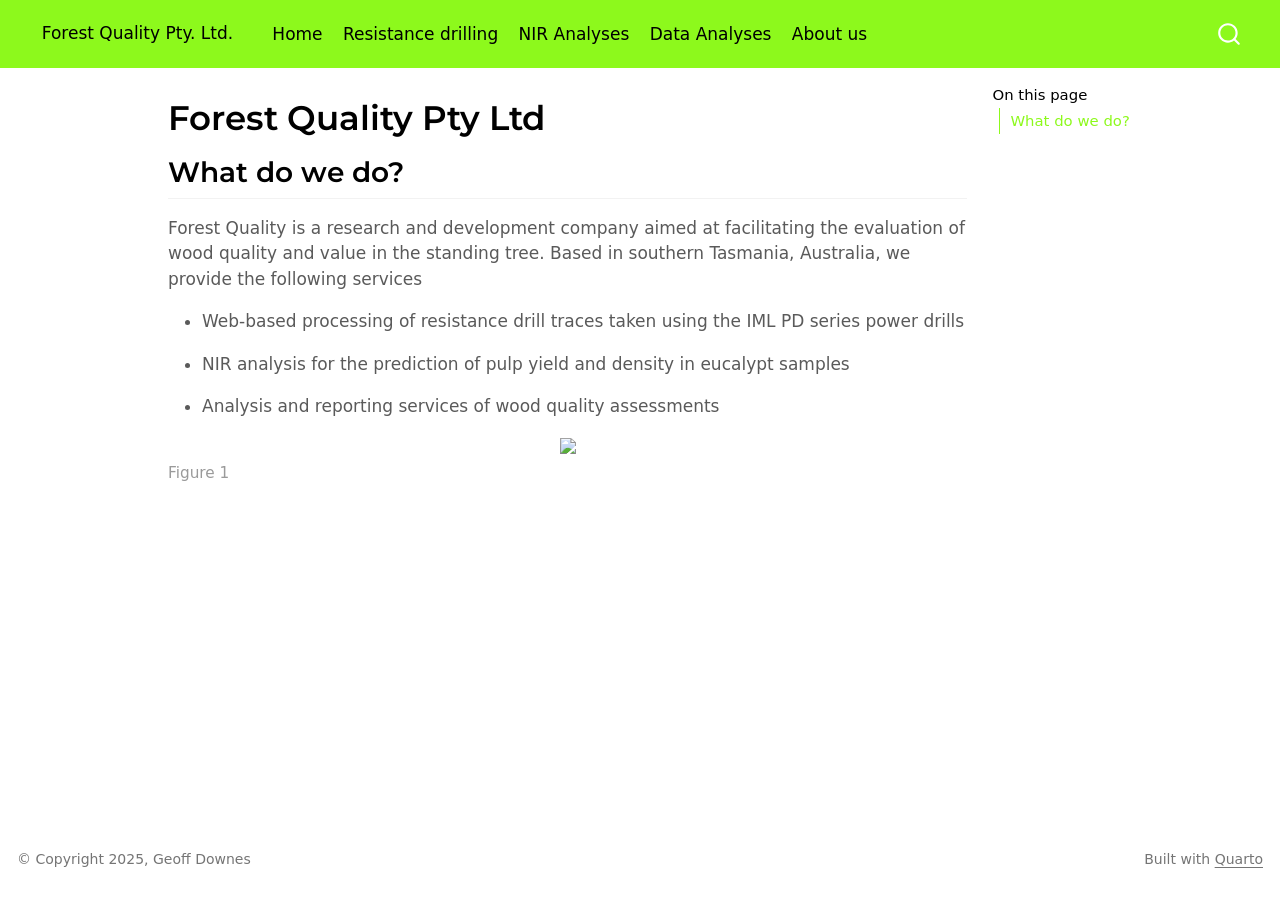
==== docs/index.html @ 75c35fa5 "Render 13" ====
<!DOCTYPE html>
<html xmlns="http://www.w3.org/1999/xhtml" lang="en" xml:lang="en"><head>

<meta charset="utf-8">
<meta name="generator" content="quarto-1.5.57">

<meta name="viewport" content="width=device-width, initial-scale=1.0, user-scalable=yes">


<title>Forest Quality Pty Ltd – Forest Quality Pty. Ltd.</title>
<style>
code{white-space: pre-wrap;}
span.smallcaps{font-variant: small-caps;}
div.columns{display: flex; gap: min(4vw, 1.5em);}
div.column{flex: auto; overflow-x: auto;}
div.hanging-indent{margin-left: 1.5em; text-indent: -1.5em;}
ul.task-list{list-style: none;}
ul.task-list li input[type="checkbox"] {
  width: 0.8em;
  margin: 0 0.8em 0.2em -1em; /* quarto-specific, see https://github.com/quarto-dev/quarto-cli/issues/4556 */ 
  vertical-align: middle;
}
</style>


<script src="site_libs/quarto-nav/quarto-nav.js"></script>
<script src="site_libs/quarto-nav/headroom.min.js"></script>
<script src="site_libs/clipboard/clipboard.min.js"></script>
<script src="site_libs/quarto-search/autocomplete.umd.js"></script>
<script src="site_libs/quarto-search/fuse.min.js"></script>
<script src="site_libs/quarto-search/quarto-search.js"></script>
<meta name="quarto:offset" content="./">
<script src="site_libs/quarto-html/quarto.js"></script>
<script src="site_libs/quarto-html/popper.min.js"></script>
<script src="site_libs/quarto-html/tippy.umd.min.js"></script>
<script src="site_libs/quarto-html/anchor.min.js"></script>
<link href="site_libs/quarto-html/tippy.css" rel="stylesheet">
<link href="site_libs/quarto-html/quarto-syntax-highlighting.css" rel="stylesheet" id="quarto-text-highlighting-styles">
<script src="site_libs/bootstrap/bootstrap.min.js"></script>
<link href="site_libs/bootstrap/bootstrap-icons.css" rel="stylesheet">
<link href="site_libs/bootstrap/bootstrap.min.css" rel="stylesheet" id="quarto-bootstrap" data-mode="light">
<script id="quarto-search-options" type="application/json">{
  "location": "navbar",
  "copy-button": false,
  "collapse-after": 3,
  "panel-placement": "end",
  "type": "overlay",
  "limit": 50,
  "keyboard-shortcut": [
    "f",
    "/",
    "s"
  ],
  "show-item-context": false,
  "language": {
    "search-no-results-text": "No results",
    "search-matching-documents-text": "matching documents",
    "search-copy-link-title": "Copy link to search",
    "search-hide-matches-text": "Hide additional matches",
    "search-more-match-text": "more match in this document",
    "search-more-matches-text": "more matches in this document",
    "search-clear-button-title": "Clear",
    "search-text-placeholder": "",
    "search-detached-cancel-button-title": "Cancel",
    "search-submit-button-title": "Submit",
    "search-label": "Search"
  }
}</script>


</head>

<body class="nav-fixed">

<div id="quarto-search-results"></div>
  <header id="quarto-header" class="headroom fixed-top">
    <nav class="navbar navbar-expand-lg " data-bs-theme="dark">
      <div class="navbar-container container-fluid">
      <div class="navbar-brand-container mx-auto">
    <a class="navbar-brand" href="./index.html">
    <span class="navbar-title">Forest Quality Pty. Ltd.</span>
    </a>
  </div>
            <div id="quarto-search" class="" title="Search"></div>
          <button class="navbar-toggler" type="button" data-bs-toggle="collapse" data-bs-target="#navbarCollapse" aria-controls="navbarCollapse" role="menu" aria-expanded="false" aria-label="Toggle navigation" onclick="if (window.quartoToggleHeadroom) { window.quartoToggleHeadroom(); }">
  <span class="navbar-toggler-icon"></span>
</button>
          <div class="collapse navbar-collapse" id="navbarCollapse">
            <ul class="navbar-nav navbar-nav-scroll me-auto">
  <li class="nav-item">
    <a class="nav-link active" href="./index.html" aria-current="page"> 
<span class="menu-text">Home</span></a>
  </li>  
  <li class="nav-item">
    <a class="nav-link" href="./Resistance-Drilling.html"> 
<span class="menu-text">Resistance drilling</span></a>
  </li>  
  <li class="nav-item">
    <a class="nav-link" href="./NIR-Analyses.html"> 
<span class="menu-text">NIR Analyses</span></a>
  </li>  
  <li class="nav-item">
    <a class="nav-link" href="./Data-Analyses.html"> 
<span class="menu-text">Data Analyses</span></a>
  </li>  
  <li class="nav-item">
    <a class="nav-link" href="./About.html"> 
<span class="menu-text">About us</span></a>
  </li>  
</ul>
          </div> <!-- /navcollapse -->
            <div class="quarto-navbar-tools">
</div>
      </div> <!-- /container-fluid -->
    </nav>
</header>
<!-- content -->
<div id="quarto-content" class="quarto-container page-columns page-rows-contents page-layout-article page-navbar">
<!-- sidebar -->
<!-- margin-sidebar -->
    <div id="quarto-margin-sidebar" class="sidebar margin-sidebar">
        <nav id="TOC" role="doc-toc" class="toc-active">
    <h2 id="toc-title">On this page</h2>
   
  <ul>
  <li><a href="#what-do-we-do" id="toc-what-do-we-do" class="nav-link active" data-scroll-target="#what-do-we-do">What do we do?</a></li>
  </ul>
</nav>
    </div>
<!-- main -->
<main class="content" id="quarto-document-content">

<header id="title-block-header" class="quarto-title-block default">
<div class="quarto-title">
<h1 class="title">Forest Quality Pty Ltd</h1>
</div>



<div class="quarto-title-meta">

    
  
    
  </div>
  


</header>


<section id="what-do-we-do" class="level2">
<h2 class="anchored" data-anchor-id="what-do-we-do">What do we do?</h2>
<p>Forest Quality is a research and development company aimed at facilitating the evaluation of wood quality and value in the standing tree. Based in southern Tasmania, Australia, we provide the following services</p>
<ul>
<li><p>Web-based processing of resistance drill traces taken using the IML PD series power drills</p></li>
<li><p>NIR analysis for the prediction of pulp yield and density in eucalypt samples</p></li>
<li><p>Analysis and reporting services of wood quality assessments</p></li>
</ul>
<div class="cell">
<div class="cell-output-display">
<div id="fig-drilling" class="quarto-float quarto-figure quarto-figure-center anchored" width="50%">
<figure class="quarto-float quarto-float-fig figure">
<div aria-describedby="fig-drilling-caption-0ceaefa1-69ba-4598-a22c-09a6ac19f8ca">
<img src="./img/coreSampling.png" id="fig-drilling" class="img-fluid figure-img" style="width:50.0%">
</div>
<figcaption class="quarto-float-caption-bottom quarto-float-caption quarto-float-fig quarto-uncaptioned" id="fig-drilling-caption-0ceaefa1-69ba-4598-a22c-09a6ac19f8ca">
Figure&nbsp;1
</figcaption>
</figure>
</div>
</div>
</div>


</section>

</main> <!-- /main -->
<script id="quarto-html-after-body" type="application/javascript">
window.document.addEventListener("DOMContentLoaded", function (event) {
  const toggleBodyColorMode = (bsSheetEl) => {
    const mode = bsSheetEl.getAttribute("data-mode");
    const bodyEl = window.document.querySelector("body");
    if (mode === "dark") {
      bodyEl.classList.add("quarto-dark");
      bodyEl.classList.remove("quarto-light");
    } else {
      bodyEl.classList.add("quarto-light");
      bodyEl.classList.remove("quarto-dark");
    }
  }
  const toggleBodyColorPrimary = () => {
    const bsSheetEl = window.document.querySelector("link#quarto-bootstrap");
    if (bsSheetEl) {
      toggleBodyColorMode(bsSheetEl);
    }
  }
  toggleBodyColorPrimary();  
  const icon = "";
  const anchorJS = new window.AnchorJS();
  anchorJS.options = {
    placement: 'right',
    icon: icon
  };
  anchorJS.add('.anchored');
  const isCodeAnnotation = (el) => {
    for (const clz of el.classList) {
      if (clz.startsWith('code-annotation-')) {                     
        return true;
      }
    }
    return false;
  }
  const onCopySuccess = function(e) {
    // button target
    const button = e.trigger;
    // don't keep focus
    button.blur();
    // flash "checked"
    button.classList.add('code-copy-button-checked');
    var currentTitle = button.getAttribute("title");
    button.setAttribute("title", "Copied!");
    let tooltip;
    if (window.bootstrap) {
      button.setAttribute("data-bs-toggle", "tooltip");
      button.setAttribute("data-bs-placement", "left");
      button.setAttribute("data-bs-title", "Copied!");
      tooltip = new bootstrap.Tooltip(button, 
        { trigger: "manual", 
          customClass: "code-copy-button-tooltip",
          offset: [0, -8]});
      tooltip.show();    
    }
    setTimeout(function() {
      if (tooltip) {
        tooltip.hide();
        button.removeAttribute("data-bs-title");
        button.removeAttribute("data-bs-toggle");
        button.removeAttribute("data-bs-placement");
      }
      button.setAttribute("title", currentTitle);
      button.classList.remove('code-copy-button-checked');
    }, 1000);
    // clear code selection
    e.clearSelection();
  }
  const getTextToCopy = function(trigger) {
      const codeEl = trigger.previousElementSibling.cloneNode(true);
      for (const childEl of codeEl.children) {
        if (isCodeAnnotation(childEl)) {
          childEl.remove();
        }
      }
      return codeEl.innerText;
  }
  const clipboard = new window.ClipboardJS('.code-copy-button:not([data-in-quarto-modal])', {
    text: getTextToCopy
  });
  clipboard.on('success', onCopySuccess);
  if (window.document.getElementById('quarto-embedded-source-code-modal')) {
    // For code content inside modals, clipBoardJS needs to be initialized with a container option
    // TODO: Check when it could be a function (https://github.com/zenorocha/clipboard.js/issues/860)
    const clipboardModal = new window.ClipboardJS('.code-copy-button[data-in-quarto-modal]', {
      text: getTextToCopy,
      container: window.document.getElementById('quarto-embedded-source-code-modal')
    });
    clipboardModal.on('success', onCopySuccess);
  }
    var localhostRegex = new RegExp(/^(?:http|https):\/\/localhost\:?[0-9]*\//);
    var mailtoRegex = new RegExp(/^mailto:/);
      var filterRegex = new RegExp('/' + window.location.host + '/');
    var isInternal = (href) => {
        return filterRegex.test(href) || localhostRegex.test(href) || mailtoRegex.test(href);
    }
    // Inspect non-navigation links and adorn them if external
 	var links = window.document.querySelectorAll('a[href]:not(.nav-link):not(.navbar-brand):not(.toc-action):not(.sidebar-link):not(.sidebar-item-toggle):not(.pagination-link):not(.no-external):not([aria-hidden]):not(.dropdown-item):not(.quarto-navigation-tool):not(.about-link)');
    for (var i=0; i<links.length; i++) {
      const link = links[i];
      if (!isInternal(link.href)) {
        // undo the damage that might have been done by quarto-nav.js in the case of
        // links that we want to consider external
        if (link.dataset.originalHref !== undefined) {
          link.href = link.dataset.originalHref;
        }
      }
    }
  function tippyHover(el, contentFn, onTriggerFn, onUntriggerFn) {
    const config = {
      allowHTML: true,
      maxWidth: 500,
      delay: 100,
      arrow: false,
      appendTo: function(el) {
          return el.parentElement;
      },
      interactive: true,
      interactiveBorder: 10,
      theme: 'quarto',
      placement: 'bottom-start',
    };
    if (contentFn) {
      config.content = contentFn;
    }
    if (onTriggerFn) {
      config.onTrigger = onTriggerFn;
    }
    if (onUntriggerFn) {
      config.onUntrigger = onUntriggerFn;
    }
    window.tippy(el, config); 
  }
  const noterefs = window.document.querySelectorAll('a[role="doc-noteref"]');
  for (var i=0; i<noterefs.length; i++) {
    const ref = noterefs[i];
    tippyHover(ref, function() {
      // use id or data attribute instead here
      let href = ref.getAttribute('data-footnote-href') || ref.getAttribute('href');
      try { href = new URL(href).hash; } catch {}
      const id = href.replace(/^#\/?/, "");
      const note = window.document.getElementById(id);
      if (note) {
        return note.innerHTML;
      } else {
        return "";
      }
    });
  }
  const xrefs = window.document.querySelectorAll('a.quarto-xref');
  const processXRef = (id, note) => {
    // Strip column container classes
    const stripColumnClz = (el) => {
      el.classList.remove("page-full", "page-columns");
      if (el.children) {
        for (const child of el.children) {
          stripColumnClz(child);
        }
      }
    }
    stripColumnClz(note)
    if (id === null || id.startsWith('sec-')) {
      // Special case sections, only their first couple elements
      const container = document.createElement("div");
      if (note.children && note.children.length > 2) {
        container.appendChild(note.children[0].cloneNode(true));
        for (let i = 1; i < note.children.length; i++) {
          const child = note.children[i];
          if (child.tagName === "P" && child.innerText === "") {
            continue;
          } else {
            container.appendChild(child.cloneNode(true));
            break;
          }
        }
        if (window.Quarto?.typesetMath) {
          window.Quarto.typesetMath(container);
        }
        return container.innerHTML
      } else {
        if (window.Quarto?.typesetMath) {
          window.Quarto.typesetMath(note);
        }
        return note.innerHTML;
      }
    } else {
      // Remove any anchor links if they are present
      const anchorLink = note.querySelector('a.anchorjs-link');
      if (anchorLink) {
        anchorLink.remove();
      }
      if (window.Quarto?.typesetMath) {
        window.Quarto.typesetMath(note);
      }
      // TODO in 1.5, we should make sure this works without a callout special case
      if (note.classList.contains("callout")) {
        return note.outerHTML;
      } else {
        return note.innerHTML;
      }
    }
  }
  for (var i=0; i<xrefs.length; i++) {
    const xref = xrefs[i];
    tippyHover(xref, undefined, function(instance) {
      instance.disable();
      let url = xref.getAttribute('href');
      let hash = undefined; 
      if (url.startsWith('#')) {
        hash = url;
      } else {
        try { hash = new URL(url).hash; } catch {}
      }
      if (hash) {
        const id = hash.replace(/^#\/?/, "");
        const note = window.document.getElementById(id);
        if (note !== null) {
          try {
            const html = processXRef(id, note.cloneNode(true));
            instance.setContent(html);
          } finally {
            instance.enable();
            instance.show();
          }
        } else {
          // See if we can fetch this
          fetch(url.split('#')[0])
          .then(res => res.text())
          .then(html => {
            const parser = new DOMParser();
            const htmlDoc = parser.parseFromString(html, "text/html");
            const note = htmlDoc.getElementById(id);
            if (note !== null) {
              const html = processXRef(id, note);
              instance.setContent(html);
            } 
          }).finally(() => {
            instance.enable();
            instance.show();
          });
        }
      } else {
        // See if we can fetch a full url (with no hash to target)
        // This is a special case and we should probably do some content thinning / targeting
        fetch(url)
        .then(res => res.text())
        .then(html => {
          const parser = new DOMParser();
          const htmlDoc = parser.parseFromString(html, "text/html");
          const note = htmlDoc.querySelector('main.content');
          if (note !== null) {
            // This should only happen for chapter cross references
            // (since there is no id in the URL)
            // remove the first header
            if (note.children.length > 0 && note.children[0].tagName === "HEADER") {
              note.children[0].remove();
            }
            const html = processXRef(null, note);
            instance.setContent(html);
          } 
        }).finally(() => {
          instance.enable();
          instance.show();
        });
      }
    }, function(instance) {
    });
  }
      let selectedAnnoteEl;
      const selectorForAnnotation = ( cell, annotation) => {
        let cellAttr = 'data-code-cell="' + cell + '"';
        let lineAttr = 'data-code-annotation="' +  annotation + '"';
        const selector = 'span[' + cellAttr + '][' + lineAttr + ']';
        return selector;
      }
      const selectCodeLines = (annoteEl) => {
        const doc = window.document;
        const targetCell = annoteEl.getAttribute("data-target-cell");
        const targetAnnotation = annoteEl.getAttribute("data-target-annotation");
        const annoteSpan = window.document.querySelector(selectorForAnnotation(targetCell, targetAnnotation));
        const lines = annoteSpan.getAttribute("data-code-lines").split(",");
        const lineIds = lines.map((line) => {
          return targetCell + "-" + line;
        })
        let top = null;
        let height = null;
        let parent = null;
        if (lineIds.length > 0) {
            //compute the position of the single el (top and bottom and make a div)
            const el = window.document.getElementById(lineIds[0]);
            top = el.offsetTop;
            height = el.offsetHeight;
            parent = el.parentElement.parentElement;
          if (lineIds.length > 1) {
            const lastEl = window.document.getElementById(lineIds[lineIds.length - 1]);
            const bottom = lastEl.offsetTop + lastEl.offsetHeight;
            height = bottom - top;
          }
          if (top !== null && height !== null && parent !== null) {
            // cook up a div (if necessary) and position it 
            let div = window.document.getElementById("code-annotation-line-highlight");
            if (div === null) {
              div = window.document.createElement("div");
              div.setAttribute("id", "code-annotation-line-highlight");
              div.style.position = 'absolute';
              parent.appendChild(div);
            }
            div.style.top = top - 2 + "px";
            div.style.height = height + 4 + "px";
            div.style.left = 0;
            let gutterDiv = window.document.getElementById("code-annotation-line-highlight-gutter");
            if (gutterDiv === null) {
              gutterDiv = window.document.createElement("div");
              gutterDiv.setAttribute("id", "code-annotation-line-highlight-gutter");
              gutterDiv.style.position = 'absolute';
              const codeCell = window.document.getElementById(targetCell);
              const gutter = codeCell.querySelector('.code-annotation-gutter');
              gutter.appendChild(gutterDiv);
            }
            gutterDiv.style.top = top - 2 + "px";
            gutterDiv.style.height = height + 4 + "px";
          }
          selectedAnnoteEl = annoteEl;
        }
      };
      const unselectCodeLines = () => {
        const elementsIds = ["code-annotation-line-highlight", "code-annotation-line-highlight-gutter"];
        elementsIds.forEach((elId) => {
          const div = window.document.getElementById(elId);
          if (div) {
            div.remove();
          }
        });
        selectedAnnoteEl = undefined;
      };
        // Handle positioning of the toggle
    window.addEventListener(
      "resize",
      throttle(() => {
        elRect = undefined;
        if (selectedAnnoteEl) {
          selectCodeLines(selectedAnnoteEl);
        }
      }, 10)
    );
    function throttle(fn, ms) {
    let throttle = false;
    let timer;
      return (...args) => {
        if(!throttle) { // first call gets through
            fn.apply(this, args);
            throttle = true;
        } else { // all the others get throttled
            if(timer) clearTimeout(timer); // cancel #2
            timer = setTimeout(() => {
              fn.apply(this, args);
              timer = throttle = false;
            }, ms);
        }
      };
    }
      // Attach click handler to the DT
      const annoteDls = window.document.querySelectorAll('dt[data-target-cell]');
      for (const annoteDlNode of annoteDls) {
        annoteDlNode.addEventListener('click', (event) => {
          const clickedEl = event.target;
          if (clickedEl !== selectedAnnoteEl) {
            unselectCodeLines();
            const activeEl = window.document.querySelector('dt[data-target-cell].code-annotation-active');
            if (activeEl) {
              activeEl.classList.remove('code-annotation-active');
            }
            selectCodeLines(clickedEl);
            clickedEl.classList.add('code-annotation-active');
          } else {
            // Unselect the line
            unselectCodeLines();
            clickedEl.classList.remove('code-annotation-active');
          }
        });
      }
  const findCites = (el) => {
    const parentEl = el.parentElement;
    if (parentEl) {
      const cites = parentEl.dataset.cites;
      if (cites) {
        return {
          el,
          cites: cites.split(' ')
        };
      } else {
        return findCites(el.parentElement)
      }
    } else {
      return undefined;
    }
  };
  var bibliorefs = window.document.querySelectorAll('a[role="doc-biblioref"]');
  for (var i=0; i<bibliorefs.length; i++) {
    const ref = bibliorefs[i];
    const citeInfo = findCites(ref);
    if (citeInfo) {
      tippyHover(citeInfo.el, function() {
        var popup = window.document.createElement('div');
        citeInfo.cites.forEach(function(cite) {
          var citeDiv = window.document.createElement('div');
          citeDiv.classList.add('hanging-indent');
          citeDiv.classList.add('csl-entry');
          var biblioDiv = window.document.getElementById('ref-' + cite);
          if (biblioDiv) {
            citeDiv.innerHTML = biblioDiv.innerHTML;
          }
          popup.appendChild(citeDiv);
        });
        return popup.innerHTML;
      });
    }
  }
});
</script>
</div> <!-- /content -->
<footer class="footer">
  <div class="nav-footer">
    <div class="nav-footer-left">
<p>© Copyright 2025, Geoff Downes</p>
</div>   
    <div class="nav-footer-center">
      &nbsp;
    </div>
    <div class="nav-footer-right">
<p>Built with <a href="https://quarto.org/">Quarto</a></p>
</div>
  </div>
</footer>




</body></html>
---- docs/site_libs/quarto-html/tippy.css ----
.tippy-box[data-animation=fade][data-state=hidden]{opacity:0}[data-tippy-root]{max-width:calc(100vw - 10px)}.tippy-box{position:relative;background-color:#333;color:#fff;border-radius:4px;font-size:14px;line-height:1.4;white-space:normal;outline:0;transition-property:transform,visibility,opacity}.tippy-box[data-placement^=top]>.tippy-arrow{bottom:0}.tippy-box[data-placement^=top]>.tippy-arrow:before{bottom:-7px;left:0;border-width:8px 8px 0;border-top-color:initial;transform-origin:center top}.tippy-box[data-placement^=bottom]>.tippy-arrow{top:0}.tippy-box[data-placement^=bottom]>.tippy-arrow:before{top:-7px;left:0;border-width:0 8px 8px;border-bottom-color:initial;transform-origin:center bottom}.tippy-box[data-placement^=left]>.tippy-arrow{right:0}.tippy-box[data-placement^=left]>.tippy-arrow:before{border-width:8px 0 8px 8px;border-left-color:initial;right:-7px;transform-origin:center left}.tippy-box[data-placement^=right]>.tippy-arrow{left:0}.tippy-box[data-placement^=right]>.tippy-arrow:before{left:-7px;border-width:8px 8px 8px 0;border-right-color:initial;transform-origin:center right}.tippy-box[data-inertia][data-state=visible]{transition-timing-function:cubic-bezier(.54,1.5,.38,1.11)}.tippy-arrow{width:16px;height:16px;color:#333}.tippy-arrow:before{content:"";position:absolute;border-color:transparent;border-style:solid}.tippy-content{position:relative;padding:5px 9px;z-index:1}
---- docs/site_libs/quarto-html/quarto-syntax-highlighting.css ----
/* quarto syntax highlight colors */
:root {
  --quarto-hl-ot-color: #003B4F;
  --quarto-hl-at-color: #657422;
  --quarto-hl-ss-color: #20794D;
  --quarto-hl-an-color: #5E5E5E;
  --quarto-hl-fu-color: #4758AB;
  --quarto-hl-st-color: #20794D;
  --quarto-hl-cf-color: #003B4F;
  --quarto-hl-op-color: #5E5E5E;
  --quarto-hl-er-color: #AD0000;
  --quarto-hl-bn-color: #AD0000;
  --quarto-hl-al-color: #AD0000;
  --quarto-hl-va-color: #111111;
  --quarto-hl-bu-color: inherit;
  --quarto-hl-ex-color: inherit;
  --quarto-hl-pp-color: #AD0000;
  --quarto-hl-in-color: #5E5E5E;
  --quarto-hl-vs-color: #20794D;
  --quarto-hl-wa-color: #5E5E5E;
  --quarto-hl-do-color: #5E5E5E;
  --quarto-hl-im-color: #00769E;
  --quarto-hl-ch-color: #20794D;
  --quarto-hl-dt-color: #AD0000;
  --quarto-hl-fl-color: #AD0000;
  --quarto-hl-co-color: #5E5E5E;
  --quarto-hl-cv-color: #5E5E5E;
  --quarto-hl-cn-color: #8f5902;
  --quarto-hl-sc-color: #5E5E5E;
  --quarto-hl-dv-color: #AD0000;
  --quarto-hl-kw-color: #003B4F;
}

/* other quarto variables */
:root {
  --quarto-font-monospace: SFMono-Regular, Menlo, Monaco, Consolas, "Liberation Mono", "Courier New", monospace;
}

pre > code.sourceCode > span {
  color: #003B4F;
}

code span {
  color: #003B4F;
}

code.sourceCode > span {
  color: #003B4F;
}

div.sourceCode,
div.sourceCode pre.sourceCode {
  color: #003B4F;
}

code span.ot {
  color: #003B4F;
  font-style: inherit;
}

code span.at {
  color: #657422;
  font-style: inherit;
}

code span.ss {
  color: #20794D;
  font-style: inherit;
}

code span.an {
  color: #5E5E5E;
  font-style: inherit;
}

code span.fu {
  color: #4758AB;
  font-style: inherit;
}

code span.st {
  color: #20794D;
  font-style: inherit;
}

code span.cf {
  color: #003B4F;
  font-weight: bold;
  font-style: inherit;
}

code span.op {
  color: #5E5E5E;
  font-style: inherit;
}

code span.er {
  color: #AD0000;
  font-style: inherit;
}

code span.bn {
  color: #AD0000;
  font-style: inherit;
}

code span.al {
  color: #AD0000;
  font-style: inherit;
}

code span.va {
  color: #111111;
  font-style: inherit;
}

code span.bu {
  font-style: inherit;
}

code span.ex {
  font-style: inherit;
}

code span.pp {
  color: #AD0000;
  font-style: inherit;
}

code span.in {
  color: #5E5E5E;
  font-style: inherit;
}

code span.vs {
  color: #20794D;
  font-style: inherit;
}

code span.wa {
  color: #5E5E5E;
  font-style: italic;
}

code span.do {
  color: #5E5E5E;
  font-style: italic;
}

code span.im {
  color: #00769E;
  font-style: inherit;
}

code span.ch {
  color: #20794D;
  font-style: inherit;
}

code span.dt {
  color: #AD0000;
  font-style: inherit;
}

code span.fl {
  color: #AD0000;
  font-style: inherit;
}

code span.co {
  color: #5E5E5E;
  font-style: inherit;
}

code span.cv {
  color: #5E5E5E;
  font-style: italic;
}

code span.cn {
  color: #8f5902;
  font-style: inherit;
}

code span.sc {
  color: #5E5E5E;
  font-style: inherit;
}

code span.dv {
  color: #AD0000;
  font-style: inherit;
}

code span.kw {
  color: #003B4F;
  font-weight: bold;
  font-style: inherit;
}

.prevent-inlining {
  content: "</";
}

/*# sourceMappingURL=debc5d5d77c3f9108843748ff7464032.css.map */
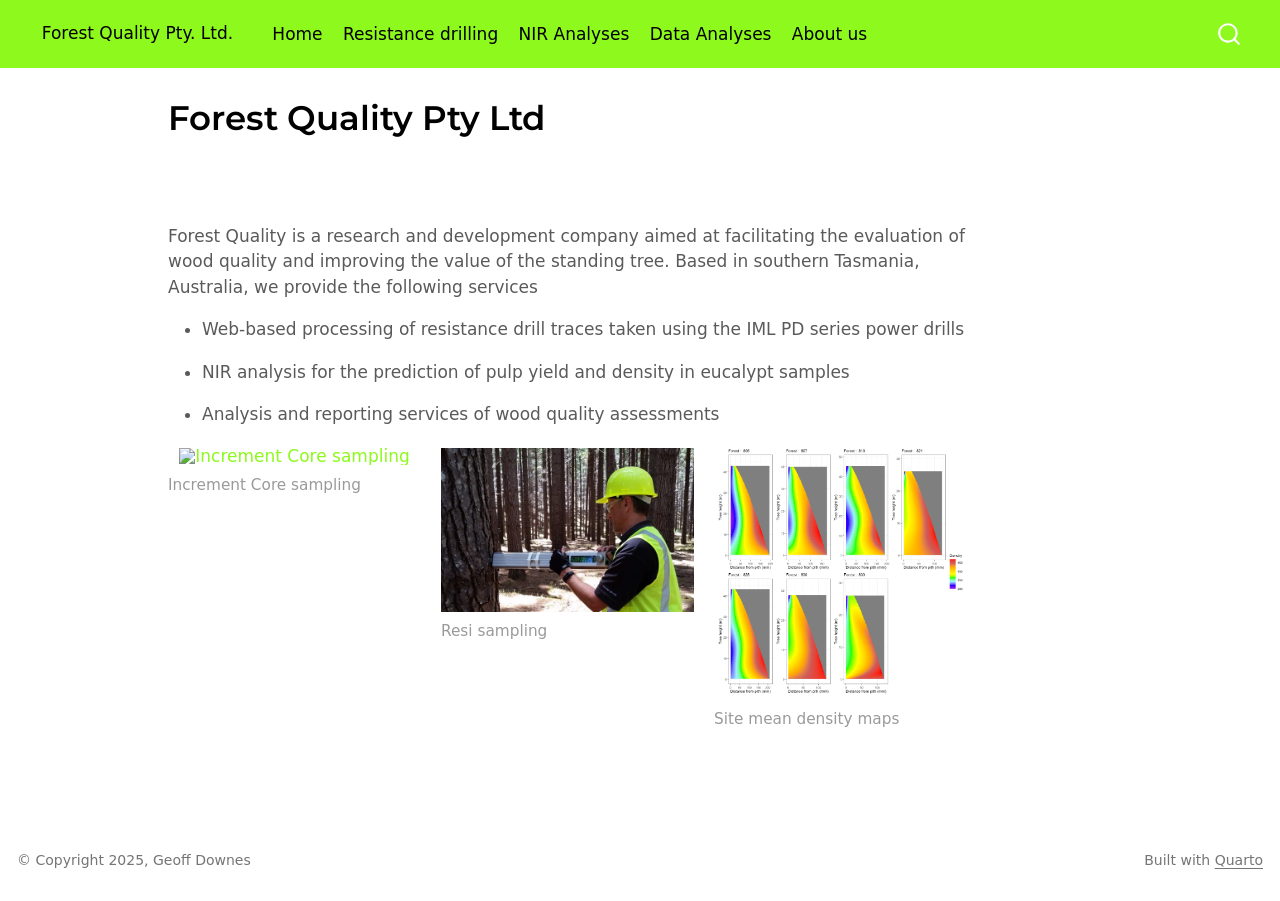
==== commit bbaf593a: "Render 14 adding content to resistance drilling" ====
--- a/docs/index.html
+++ b/docs/index.html
@@ -39,6 +39,9 @@
 <script src="site_libs/bootstrap/bootstrap.min.js"></script>
 <link href="site_libs/bootstrap/bootstrap-icons.css" rel="stylesheet">
 <link href="site_libs/bootstrap/bootstrap.min.css" rel="stylesheet" id="quarto-bootstrap" data-mode="light">
+<script src="site_libs/quarto-contrib/glightbox/glightbox.min.js"></script>
+<link href="site_libs/quarto-contrib/glightbox/glightbox.min.css" rel="stylesheet">
+<link href="site_libs/quarto-contrib/glightbox/lightbox.css" rel="stylesheet">
 <script id="quarto-search-options" type="application/json">{
   "location": "navbar",
   "copy-button": false,
@@ -96,11 +99,11 @@
 <span class="menu-text">Resistance drilling</span></a>
   </li>  
   <li class="nav-item">
-    <a class="nav-link" href="./NIR-Analyses.html"> 
+    <a class="nav-link" href="./NIR-Analysis.html"> 
 <span class="menu-text">NIR Analyses</span></a>
   </li>  
   <li class="nav-item">
-    <a class="nav-link" href="./Data-Analyses.html"> 
+    <a class="nav-link" href="./Data-Analysis.html"> 
 <span class="menu-text">Data Analyses</span></a>
   </li>  
   <li class="nav-item">
@@ -118,14 +121,8 @@
 <div id="quarto-content" class="quarto-container page-columns page-rows-contents page-layout-article page-navbar">
 <!-- sidebar -->
 <!-- margin-sidebar -->
-    <div id="quarto-margin-sidebar" class="sidebar margin-sidebar">
-        <nav id="TOC" role="doc-toc" class="toc-active">
-    <h2 id="toc-title">On this page</h2>
-   
-  <ul>
-  <li><a href="#what-do-we-do" id="toc-what-do-we-do" class="nav-link active" data-scroll-target="#what-do-we-do">What do we do?</a></li>
-  </ul>
-</nav>
+    <div id="quarto-margin-sidebar" class="sidebar margin-sidebar zindex-bottom">
+        
     </div>
 <!-- main -->
 <main class="content" id="quarto-document-content">
@@ -149,31 +146,46 @@
 </header>
 
 
-<section id="what-do-we-do" class="level2">
-<h2 class="anchored" data-anchor-id="what-do-we-do">What do we do?</h2>
-<p>Forest Quality is a research and development company aimed at facilitating the evaluation of wood quality and value in the standing tree. Based in southern Tasmania, Australia, we provide the following services</p>
+<p><br> <br></p>
+<p>Forest Quality is a research and development company aimed at facilitating the evaluation of wood quality and improving the value of the standing tree. Based in southern Tasmania, Australia, we provide the following services</p>
 <ul>
 <li><p>Web-based processing of resistance drill traces taken using the IML PD series power drills</p></li>
 <li><p>NIR analysis for the prediction of pulp yield and density in eucalypt samples</p></li>
 <li><p>Analysis and reporting services of wood quality assessments</p></li>
 </ul>
-<div class="cell">
-<div class="cell-output-display">
-<div id="fig-drilling" class="quarto-float quarto-figure quarto-figure-center anchored" width="50%">
-<figure class="quarto-float quarto-float-fig figure">
-<div aria-describedby="fig-drilling-caption-0ceaefa1-69ba-4598-a22c-09a6ac19f8ca">
-<img src="./img/coreSampling.png" id="fig-drilling" class="img-fluid figure-img" style="width:50.0%">
-</div>
-<figcaption class="quarto-float-caption-bottom quarto-float-caption quarto-float-fig quarto-uncaptioned" id="fig-drilling-caption-0ceaefa1-69ba-4598-a22c-09a6ac19f8ca">
-Figure&nbsp;1
-</figcaption>
+<div>
+
+</div>
+<div class="quarto-layout-panel" data-layout-ncol="3">
+<div class="quarto-layout-row">
+<div class="quarto-layout-cell" style="flex-basis: 33.3%;justify-content: flex-start;">
+<div class="quarto-figure quarto-figure-center">
+<figure class="figure">
+<p><a href="./images/coreSampling.png" class="lightbox" data-gallery="quarto-lightbox-gallery-1" title="Increment Core sampling"><img src="./images/coreSampling.png" class="img-fluid figure-img" alt="Increment Core sampling"></a></p>
+<figcaption>Increment Core sampling</figcaption>
 </figure>
 </div>
 </div>
-</div>
-
-
-</section>
+<div class="quarto-layout-cell" style="flex-basis: 33.3%;justify-content: flex-start;">
+<div class="quarto-figure quarto-figure-center">
+<figure class="figure">
+<p><a href="./images/Resi_Marco.jpg" class="lightbox" data-gallery="quarto-lightbox-gallery-2" title="Resi sampling"><img src="./images/Resi_Marco.jpg" class="img-fluid figure-img" alt="Resi sampling"></a></p>
+<figcaption>Resi sampling</figcaption>
+</figure>
+</div>
+</div>
+<div class="quarto-layout-cell" style="flex-basis: 33.3%;justify-content: flex-start;">
+<div class="quarto-figure quarto-figure-center">
+<figure class="figure">
+<p><a href="./images/TPPL TreeMaps.png" class="lightbox" data-gallery="quarto-lightbox-gallery-3" title="Site mean density maps"><img src="./images/TPPL TreeMaps.png" class="img-fluid figure-img" alt="Site mean density maps"></a></p>
+<figcaption>Site mean density maps</figcaption>
+</figure>
+</div>
+</div>
+</div>
+</div>
+
+
 
 </main> <!-- /main -->
 <script id="quarto-html-after-body" type="application/javascript">
@@ -610,6 +622,38 @@
 </div>
   </div>
 </footer>
+<script>var lightboxQuarto = GLightbox({"descPosition":"bottom","selector":".lightbox","openEffect":"zoom","closeEffect":"zoom","loop":false});
+(function() {
+  let previousOnload = window.onload;
+  window.onload = () => {
+    if (previousOnload) {
+      previousOnload();
+    }
+    lightboxQuarto.on('slide_before_load', (data) => {
+      const { slideIndex, slideNode, slideConfig, player, trigger } = data;
+      const href = trigger.getAttribute('href');
+      if (href !== null) {
+        const imgEl = window.document.querySelector(`a[href="${href}"] img`);
+        if (imgEl !== null) {
+          const srcAttr = imgEl.getAttribute("src");
+          if (srcAttr && srcAttr.startsWith("data:")) {
+            slideConfig.href = srcAttr;
+          }
+        }
+      } 
+    });
+  
+    lightboxQuarto.on('slide_after_load', (data) => {
+      const { slideIndex, slideNode, slideConfig, player, trigger } = data;
+      if (window.Quarto?.typesetMath) {
+        window.Quarto.typesetMath(slideNode);
+      }
+    });
+  
+  };
+  
+})();
+          </script>
 
 
 
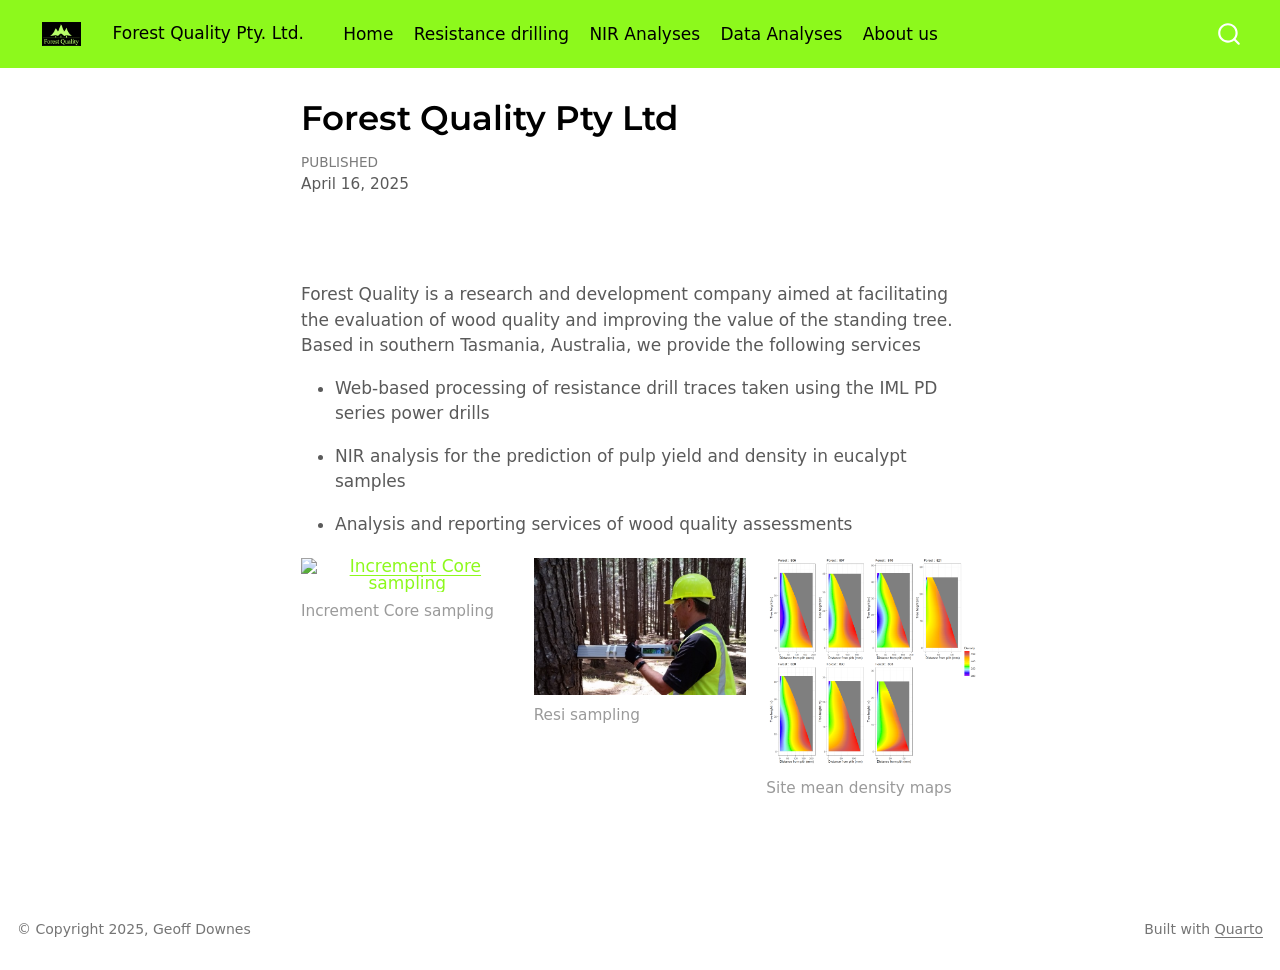
==== commit 39a49b1d: "Render 15" ====
--- a/docs/index.html
+++ b/docs/index.html
@@ -6,6 +6,7 @@
 
 <meta name="viewport" content="width=device-width, initial-scale=1.0, user-scalable=yes">
 
+<meta name="dcterms.date" content="2025-04-16">
 
 <title>Forest Quality Pty Ltd – Forest Quality Pty. Ltd.</title>
 <style>
@@ -73,13 +74,16 @@
 
 </head>
 
-<body class="nav-fixed">
+<body class="nav-sidebar floating nav-fixed">
 
 <div id="quarto-search-results"></div>
   <header id="quarto-header" class="headroom fixed-top">
     <nav class="navbar navbar-expand-lg " data-bs-theme="dark">
       <div class="navbar-container container-fluid">
       <div class="navbar-brand-container mx-auto">
+    <a href="./index.html" class="navbar-brand navbar-brand-logo">
+    <img src="././images/LogoCompact.png" alt="" class="navbar-logo">
+    </a>
     <a class="navbar-brand" href="./index.html">
     <span class="navbar-title">Forest Quality Pty. Ltd.</span>
     </a>
@@ -116,10 +120,31 @@
 </div>
       </div> <!-- /container-fluid -->
     </nav>
+  <nav class="quarto-secondary-nav">
+    <div class="container-fluid d-flex">
+      <button type="button" class="quarto-btn-toggle btn" data-bs-toggle="collapse" role="button" data-bs-target=".quarto-sidebar-collapse-item" aria-controls="quarto-sidebar" aria-expanded="false" aria-label="Toggle sidebar navigation" onclick="if (window.quartoToggleHeadroom) { window.quartoToggleHeadroom(); }">
+        <i class="bi bi-layout-text-sidebar-reverse"></i>
+      </button>
+        <nav class="quarto-page-breadcrumbs" aria-label="breadcrumb"><ol class="breadcrumb"><li class="breadcrumb-item">Forest Quality Pty Ltd</li></ol></nav>
+        <a class="flex-grow-1" role="navigation" data-bs-toggle="collapse" data-bs-target=".quarto-sidebar-collapse-item" aria-controls="quarto-sidebar" aria-expanded="false" aria-label="Toggle sidebar navigation" onclick="if (window.quartoToggleHeadroom) { window.quartoToggleHeadroom(); }">      
+        </a>
+      <button type="button" class="btn quarto-search-button" aria-label="Search" onclick="window.quartoOpenSearch();">
+        <i class="bi bi-search"></i>
+      </button>
+    </div>
+  </nav>
 </header>
 <!-- content -->
 <div id="quarto-content" class="quarto-container page-columns page-rows-contents page-layout-article page-navbar">
 <!-- sidebar -->
+  <nav id="quarto-sidebar" class="sidebar collapse collapse-horizontal quarto-sidebar-collapse-item sidebar-navigation floating overflow-auto">
+        <div class="mt-2 flex-shrink-0 align-items-center">
+        <div class="sidebar-search">
+        <div id="quarto-search" class="" title="Search"></div>
+        </div>
+        </div>
+</nav>
+<div id="quarto-sidebar-glass" class="quarto-sidebar-collapse-item" data-bs-toggle="collapse" data-bs-target=".quarto-sidebar-collapse-item"></div>
 <!-- margin-sidebar -->
     <div id="quarto-margin-sidebar" class="sidebar margin-sidebar zindex-bottom">
         
@@ -137,6 +162,12 @@
 <div class="quarto-title-meta">
 
     
+    <div>
+    <div class="quarto-title-meta-heading">Published</div>
+    <div class="quarto-title-meta-contents">
+      <p class="date">April 16, 2025</p>
+    </div>
+  </div>
   
     
   </div>
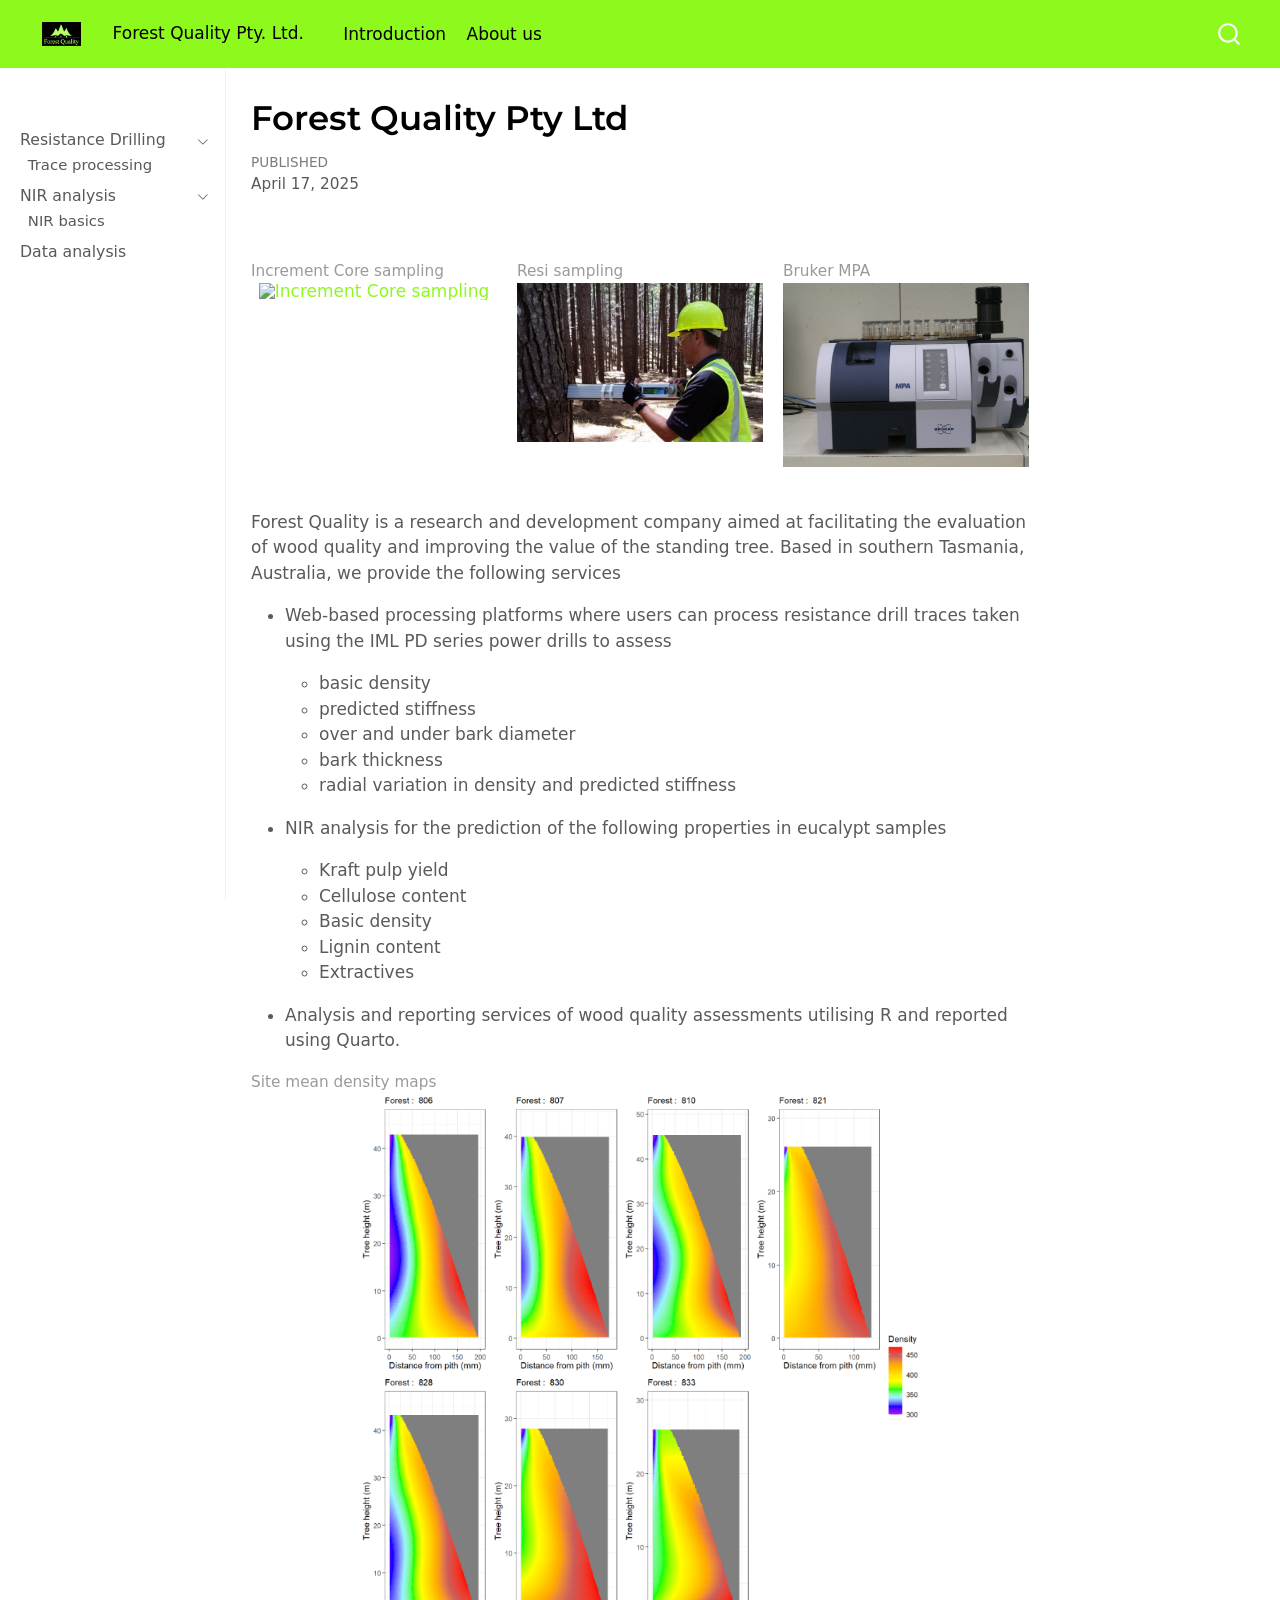
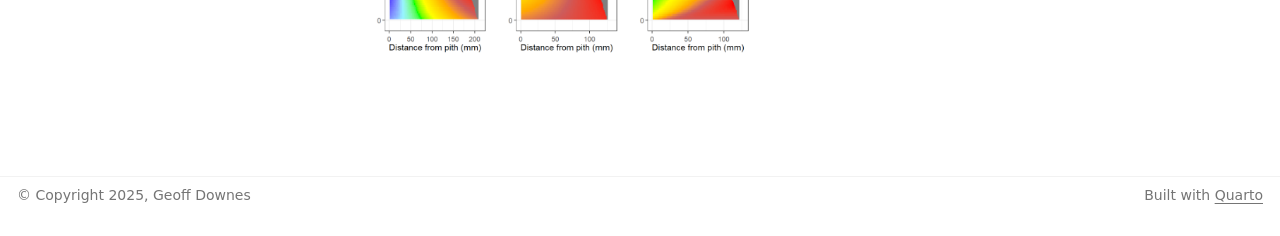
==== commit 46223224: "Render 16 more content update" ====
--- a/docs/index.html
+++ b/docs/index.html
@@ -6,7 +6,7 @@
 
 <meta name="viewport" content="width=device-width, initial-scale=1.0, user-scalable=yes">
 
-<meta name="dcterms.date" content="2025-04-16">
+<meta name="dcterms.date" content="2025-04-17">
 
 <title>Forest Quality Pty Ltd – Forest Quality Pty. Ltd.</title>
 <style>
@@ -74,7 +74,7 @@
 
 </head>
 
-<body class="nav-sidebar floating nav-fixed">
+<body class="nav-sidebar docked nav-fixed">
 
 <div id="quarto-search-results"></div>
   <header id="quarto-header" class="headroom fixed-top">
@@ -96,19 +96,7 @@
             <ul class="navbar-nav navbar-nav-scroll me-auto">
   <li class="nav-item">
     <a class="nav-link active" href="./index.html" aria-current="page"> 
-<span class="menu-text">Home</span></a>
-  </li>  
-  <li class="nav-item">
-    <a class="nav-link" href="./Resistance-Drilling.html"> 
-<span class="menu-text">Resistance drilling</span></a>
-  </li>  
-  <li class="nav-item">
-    <a class="nav-link" href="./NIR-Analysis.html"> 
-<span class="menu-text">NIR Analyses</span></a>
-  </li>  
-  <li class="nav-item">
-    <a class="nav-link" href="./Data-Analysis.html"> 
-<span class="menu-text">Data Analyses</span></a>
+<span class="menu-text">Introduction</span></a>
   </li>  
   <li class="nav-item">
     <a class="nav-link" href="./About.html"> 
@@ -137,12 +125,56 @@
 <!-- content -->
 <div id="quarto-content" class="quarto-container page-columns page-rows-contents page-layout-article page-navbar">
 <!-- sidebar -->
-  <nav id="quarto-sidebar" class="sidebar collapse collapse-horizontal quarto-sidebar-collapse-item sidebar-navigation floating overflow-auto">
+  <nav id="quarto-sidebar" class="sidebar collapse collapse-horizontal quarto-sidebar-collapse-item sidebar-navigation docked overflow-auto">
         <div class="mt-2 flex-shrink-0 align-items-center">
         <div class="sidebar-search">
         <div id="quarto-search" class="" title="Search"></div>
         </div>
         </div>
+    <div class="sidebar-menu-container"> 
+    <ul class="list-unstyled mt-1">
+        <li class="sidebar-item sidebar-item-section">
+      <div class="sidebar-item-container"> 
+            <a href="./Resistance-Drilling.html" class="sidebar-item-text sidebar-link">
+ <span class="menu-text">Resistance Drilling</span></a>
+          <a class="sidebar-item-toggle text-start" data-bs-toggle="collapse" data-bs-target="#quarto-sidebar-section-1" role="navigation" aria-expanded="true" aria-label="Toggle section">
+            <i class="bi bi-chevron-right ms-2"></i>
+          </a> 
+      </div>
+      <ul id="quarto-sidebar-section-1" class="collapse list-unstyled sidebar-section depth1 show">  
+          <li class="sidebar-item">
+  <div class="sidebar-item-container"> 
+  <a href="./Quantitative-Analysis.html" class="sidebar-item-text sidebar-link">
+ <span class="menu-text">Trace processing</span></a>
+  </div>
+</li>
+      </ul>
+  </li>
+        <li class="sidebar-item sidebar-item-section">
+      <div class="sidebar-item-container"> 
+            <a href="./NIR-Analysis.html" class="sidebar-item-text sidebar-link">
+ <span class="menu-text">NIR analysis</span></a>
+          <a class="sidebar-item-toggle text-start" data-bs-toggle="collapse" data-bs-target="#quarto-sidebar-section-2" role="navigation" aria-expanded="true" aria-label="Toggle section">
+            <i class="bi bi-chevron-right ms-2"></i>
+          </a> 
+      </div>
+      <ul id="quarto-sidebar-section-2" class="collapse list-unstyled sidebar-section depth1 show">  
+          <li class="sidebar-item">
+  <div class="sidebar-item-container"> 
+  <a href="./NIR-basics.html" class="sidebar-item-text sidebar-link">
+ <span class="menu-text">NIR basics</span></a>
+  </div>
+</li>
+      </ul>
+  </li>
+        <li class="sidebar-item">
+  <div class="sidebar-item-container"> 
+  <a href="./Data-Analysis.html" class="sidebar-item-text sidebar-link">
+ <span class="menu-text">Data analysis</span></a>
+  </div>
+</li>
+    </ul>
+    </div>
 </nav>
 <div id="quarto-sidebar-glass" class="quarto-sidebar-collapse-item" data-bs-toggle="collapse" data-bs-target=".quarto-sidebar-collapse-item"></div>
 <!-- margin-sidebar -->
@@ -165,7 +197,7 @@
     <div>
     <div class="quarto-title-meta-heading">Published</div>
     <div class="quarto-title-meta-contents">
-      <p class="date">April 16, 2025</p>
+      <p class="date">April 17, 2025</p>
     </div>
   </div>
   
@@ -177,13 +209,7 @@
 </header>
 
 
-<p><br> <br></p>
-<p>Forest Quality is a research and development company aimed at facilitating the evaluation of wood quality and improving the value of the standing tree. Based in southern Tasmania, Australia, we provide the following services</p>
-<ul>
-<li><p>Web-based processing of resistance drill traces taken using the IML PD series power drills</p></li>
-<li><p>NIR analysis for the prediction of pulp yield and density in eucalypt samples</p></li>
-<li><p>Analysis and reporting services of wood quality assessments</p></li>
-</ul>
+<p><br></p>
 <div>
 
 </div>
@@ -192,28 +218,58 @@
 <div class="quarto-layout-cell" style="flex-basis: 33.3%;justify-content: flex-start;">
 <div class="quarto-figure quarto-figure-center">
 <figure class="figure">
+<figcaption>Increment Core sampling</figcaption>
 <p><a href="./images/coreSampling.png" class="lightbox" data-gallery="quarto-lightbox-gallery-1" title="Increment Core sampling"><img src="./images/coreSampling.png" class="img-fluid figure-img" alt="Increment Core sampling"></a></p>
-<figcaption>Increment Core sampling</figcaption>
 </figure>
 </div>
 </div>
 <div class="quarto-layout-cell" style="flex-basis: 33.3%;justify-content: flex-start;">
 <div class="quarto-figure quarto-figure-center">
 <figure class="figure">
+<figcaption>Resi sampling</figcaption>
 <p><a href="./images/Resi_Marco.jpg" class="lightbox" data-gallery="quarto-lightbox-gallery-2" title="Resi sampling"><img src="./images/Resi_Marco.jpg" class="img-fluid figure-img" alt="Resi sampling"></a></p>
-<figcaption>Resi sampling</figcaption>
 </figure>
 </div>
 </div>
 <div class="quarto-layout-cell" style="flex-basis: 33.3%;justify-content: flex-start;">
 <div class="quarto-figure quarto-figure-center">
 <figure class="figure">
-<p><a href="./images/TPPL TreeMaps.png" class="lightbox" data-gallery="quarto-lightbox-gallery-3" title="Site mean density maps"><img src="./images/TPPL TreeMaps.png" class="img-fluid figure-img" alt="Site mean density maps"></a></p>
+<figcaption>Bruker MPA</figcaption>
+<p><a href="./images/BrukerMPA.png" class="lightbox" data-gallery="quarto-lightbox-gallery-3" title="Bruker MPA"><img src="./images/BrukerMPA.png" class="img-fluid figure-img" alt="Bruker MPA"></a></p>
+</figure>
+</div>
+</div>
+</div>
+</div>
+<p>Forest Quality is a research and development company aimed at facilitating the evaluation of wood quality and improving the value of the standing tree. Based in southern Tasmania, Australia, we provide the following services</p>
+<ul>
+<li><p>Web-based processing platforms where users can process resistance drill traces taken using the IML PD series power drills to assess</p>
+<ul>
+<li>basic density</li>
+<li>predicted stiffness</li>
+<li>over and under bark diameter</li>
+<li>bark thickness</li>
+<li>radial variation in density and predicted stiffness</li>
+</ul></li>
+<li><p>NIR analysis for the prediction of the following properties in eucalypt samples</p>
+<ul>
+<li>Kraft pulp yield</li>
+<li>Cellulose content</li>
+<li>Basic density</li>
+<li>Lignin content</li>
+<li>Extractives</li>
+</ul></li>
+<li><p>Analysis and reporting services of wood quality assessments utilising R and reported using Quarto.</p></li>
+</ul>
+<div class="quarto-figure quarto-figure-center">
+<figure class="figure">
 <figcaption>Site mean density maps</figcaption>
+<div class="quarto-figure quarto-figure-center">
+<figure class="figure">
+<p><a href="./images/TPPL TreeMaps.png" class="lightbox" data-gallery="quarto-lightbox-gallery-4" title="Site mean density maps"><img src="./images/TPPL TreeMaps.png" class="img-fluid quarto-figure quarto-figure-center figure-img" style="width:6in" alt="Site mean density maps"></a></p>
 </figure>
 </div>
-</div>
-</div>
+</figure>
 </div>
 
 
@@ -653,7 +709,7 @@
 </div>
   </div>
 </footer>
-<script>var lightboxQuarto = GLightbox({"descPosition":"bottom","selector":".lightbox","openEffect":"zoom","closeEffect":"zoom","loop":false});
+<script>var lightboxQuarto = GLightbox({"loop":false,"selector":".lightbox","closeEffect":"zoom","descPosition":"bottom","openEffect":"zoom"});
 (function() {
   let previousOnload = window.onload;
   window.onload = () => {
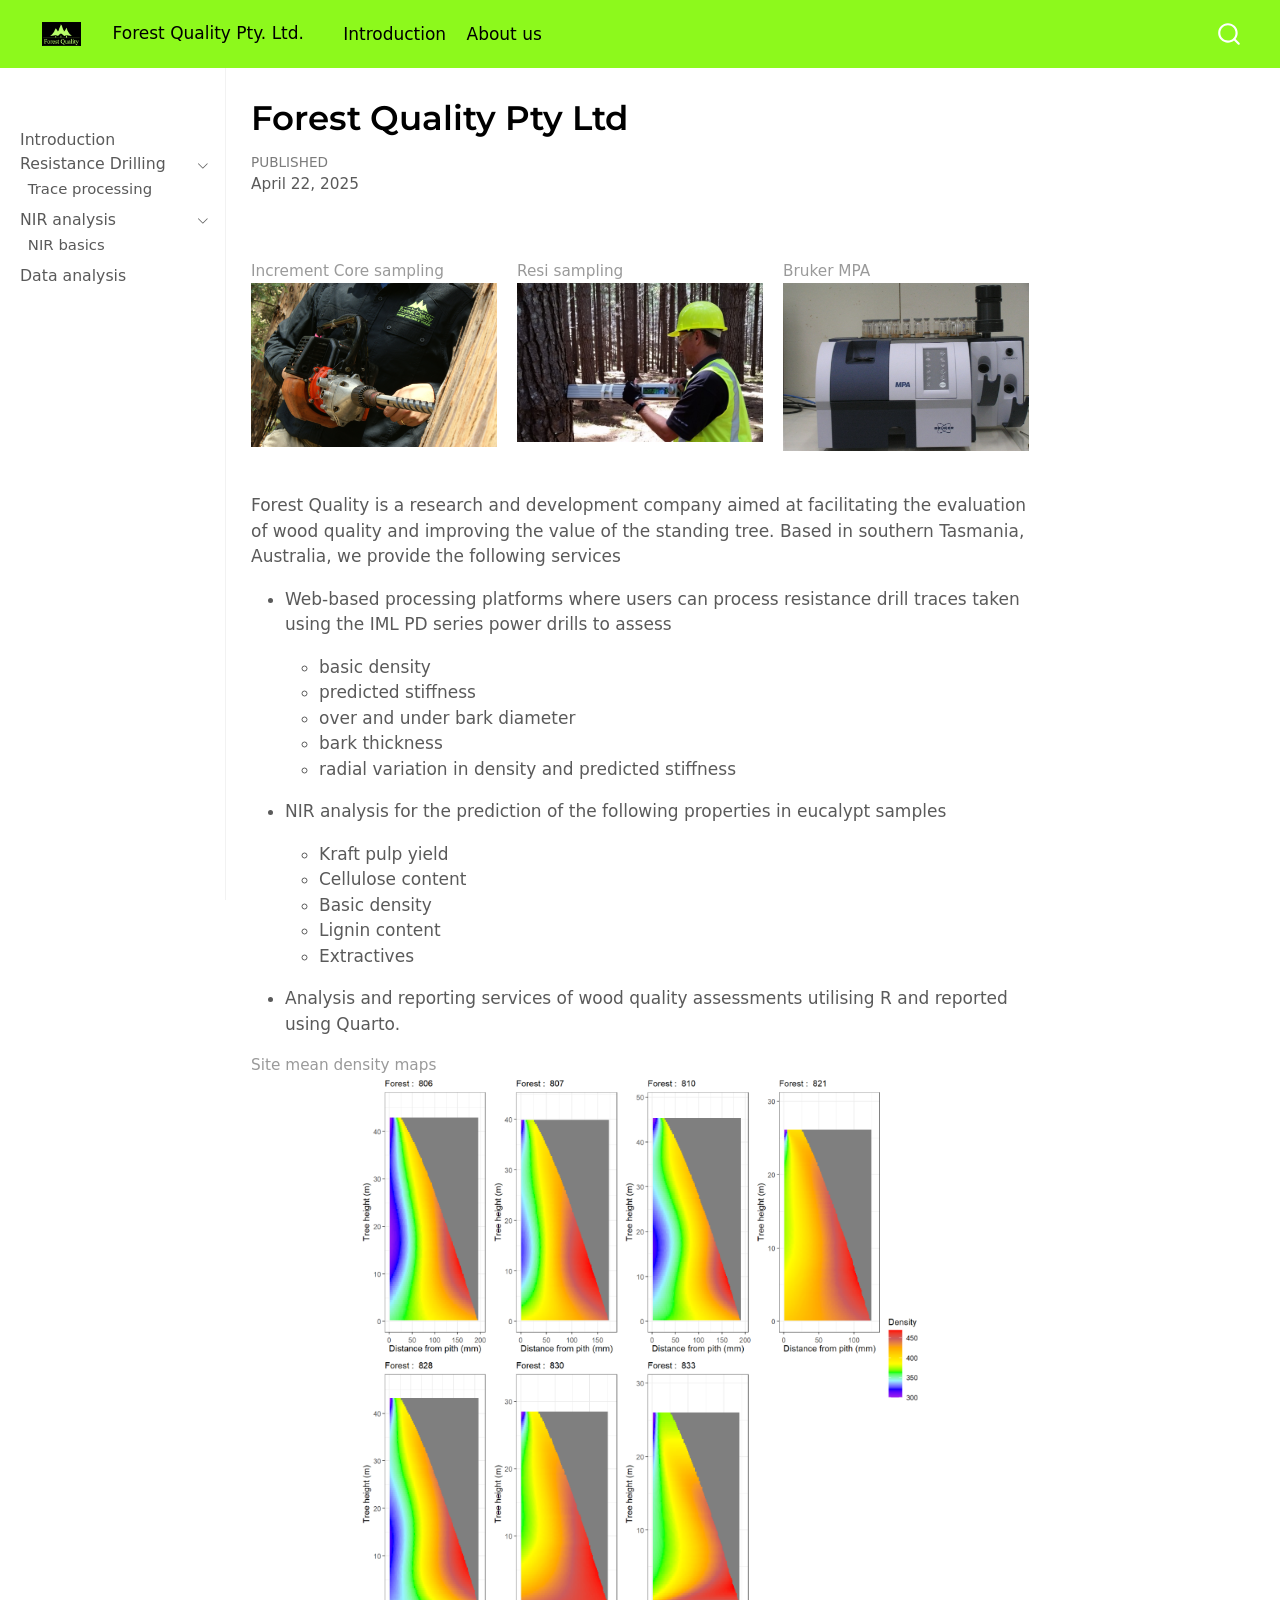
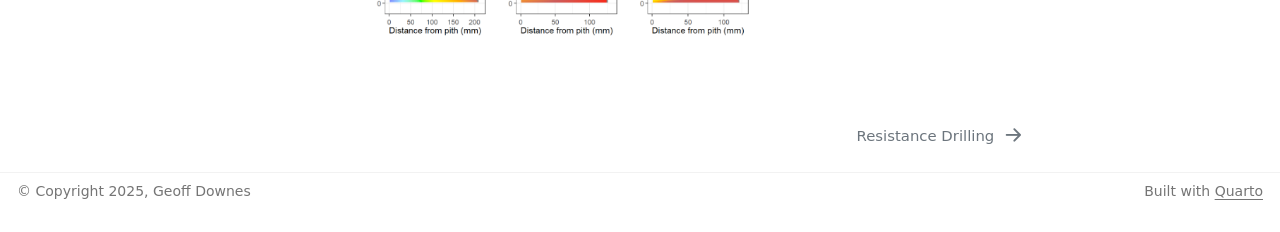
==== commit 4fa1058f: "Update Data analysis page" ====
--- a/docs/index.html
+++ b/docs/index.html
@@ -6,7 +6,7 @@
 
 <meta name="viewport" content="width=device-width, initial-scale=1.0, user-scalable=yes">
 
-<meta name="dcterms.date" content="2025-04-17">
+<meta name="dcterms.date" content="2025-04-22">
 
 <title>Forest Quality Pty Ltd – Forest Quality Pty. Ltd.</title>
 <style>
@@ -31,6 +31,7 @@
 <script src="site_libs/quarto-search/fuse.min.js"></script>
 <script src="site_libs/quarto-search/quarto-search.js"></script>
 <meta name="quarto:offset" content="./">
+<link href="./Resistance-Drilling.html" rel="next">
 <script src="site_libs/quarto-html/quarto.js"></script>
 <script src="site_libs/quarto-html/popper.min.js"></script>
 <script src="site_libs/quarto-html/tippy.umd.min.js"></script>
@@ -113,7 +114,7 @@
       <button type="button" class="quarto-btn-toggle btn" data-bs-toggle="collapse" role="button" data-bs-target=".quarto-sidebar-collapse-item" aria-controls="quarto-sidebar" aria-expanded="false" aria-label="Toggle sidebar navigation" onclick="if (window.quartoToggleHeadroom) { window.quartoToggleHeadroom(); }">
         <i class="bi bi-layout-text-sidebar-reverse"></i>
       </button>
-        <nav class="quarto-page-breadcrumbs" aria-label="breadcrumb"><ol class="breadcrumb"><li class="breadcrumb-item">Forest Quality Pty Ltd</li></ol></nav>
+        <nav class="quarto-page-breadcrumbs" aria-label="breadcrumb"><ol class="breadcrumb"><li class="breadcrumb-item"><a href="./index.html">Introduction</a></li></ol></nav>
         <a class="flex-grow-1" role="navigation" data-bs-toggle="collapse" data-bs-target=".quarto-sidebar-collapse-item" aria-controls="quarto-sidebar" aria-expanded="false" aria-label="Toggle sidebar navigation" onclick="if (window.quartoToggleHeadroom) { window.quartoToggleHeadroom(); }">      
         </a>
       <button type="button" class="btn quarto-search-button" aria-label="Search" onclick="window.quartoOpenSearch();">
@@ -134,14 +135,18 @@
     <div class="sidebar-menu-container"> 
     <ul class="list-unstyled mt-1">
         <li class="sidebar-item sidebar-item-section">
+      <span class="sidebar-item-text sidebar-link text-start">
+ <span class="menu-text">Introduction</span></span>
+  </li>
+        <li class="sidebar-item sidebar-item-section">
       <div class="sidebar-item-container"> 
             <a href="./Resistance-Drilling.html" class="sidebar-item-text sidebar-link">
  <span class="menu-text">Resistance Drilling</span></a>
-          <a class="sidebar-item-toggle text-start" data-bs-toggle="collapse" data-bs-target="#quarto-sidebar-section-1" role="navigation" aria-expanded="true" aria-label="Toggle section">
+          <a class="sidebar-item-toggle text-start" data-bs-toggle="collapse" data-bs-target="#quarto-sidebar-section-2" role="navigation" aria-expanded="true" aria-label="Toggle section">
             <i class="bi bi-chevron-right ms-2"></i>
           </a> 
       </div>
-      <ul id="quarto-sidebar-section-1" class="collapse list-unstyled sidebar-section depth1 show">  
+      <ul id="quarto-sidebar-section-2" class="collapse list-unstyled sidebar-section depth1 show">  
           <li class="sidebar-item">
   <div class="sidebar-item-container"> 
   <a href="./Quantitative-Analysis.html" class="sidebar-item-text sidebar-link">
@@ -154,11 +159,11 @@
       <div class="sidebar-item-container"> 
             <a href="./NIR-Analysis.html" class="sidebar-item-text sidebar-link">
  <span class="menu-text">NIR analysis</span></a>
-          <a class="sidebar-item-toggle text-start" data-bs-toggle="collapse" data-bs-target="#quarto-sidebar-section-2" role="navigation" aria-expanded="true" aria-label="Toggle section">
+          <a class="sidebar-item-toggle text-start" data-bs-toggle="collapse" data-bs-target="#quarto-sidebar-section-3" role="navigation" aria-expanded="true" aria-label="Toggle section">
             <i class="bi bi-chevron-right ms-2"></i>
           </a> 
       </div>
-      <ul id="quarto-sidebar-section-2" class="collapse list-unstyled sidebar-section depth1 show">  
+      <ul id="quarto-sidebar-section-3" class="collapse list-unstyled sidebar-section depth1 show">  
           <li class="sidebar-item">
   <div class="sidebar-item-container"> 
   <a href="./NIR-basics.html" class="sidebar-item-text sidebar-link">
@@ -197,7 +202,7 @@
     <div>
     <div class="quarto-title-meta-heading">Published</div>
     <div class="quarto-title-meta-contents">
-      <p class="date">April 17, 2025</p>
+      <p class="date">April 22, 2025</p>
     </div>
   </div>
   
@@ -219,7 +224,7 @@
 <div class="quarto-figure quarto-figure-center">
 <figure class="figure">
 <figcaption>Increment Core sampling</figcaption>
-<p><a href="./images/coreSampling.png" class="lightbox" data-gallery="quarto-lightbox-gallery-1" title="Increment Core sampling"><img src="./images/coreSampling.png" class="img-fluid figure-img" alt="Increment Core sampling"></a></p>
+<p><a href="./images/coreSampling_lowres.png" class="lightbox" data-gallery="quarto-lightbox-gallery-1" title="Increment Core sampling"><img src="./images/coreSampling_lowres.png" class="img-fluid figure-img" alt="Increment Core sampling"></a></p>
 </figure>
 </div>
 </div>
@@ -695,6 +700,15 @@
   }
 });
 </script>
+<nav class="page-navigation">
+  <div class="nav-page nav-page-previous">
+  </div>
+  <div class="nav-page nav-page-next">
+      <a href="./Resistance-Drilling.html" class="pagination-link" aria-label="Resistance Drilling">
+        <span class="nav-page-text">Resistance Drilling</span> <i class="bi bi-arrow-right-short"></i>
+      </a>
+  </div>
+</nav>
 </div> <!-- /content -->
 <footer class="footer">
   <div class="nav-footer">
@@ -709,7 +723,7 @@
 </div>
   </div>
 </footer>
-<script>var lightboxQuarto = GLightbox({"loop":false,"selector":".lightbox","closeEffect":"zoom","descPosition":"bottom","openEffect":"zoom"});
+<script>var lightboxQuarto = GLightbox({"openEffect":"zoom","selector":".lightbox","descPosition":"bottom","closeEffect":"zoom","loop":false});
 (function() {
   let previousOnload = window.onload;
   window.onload = () => {
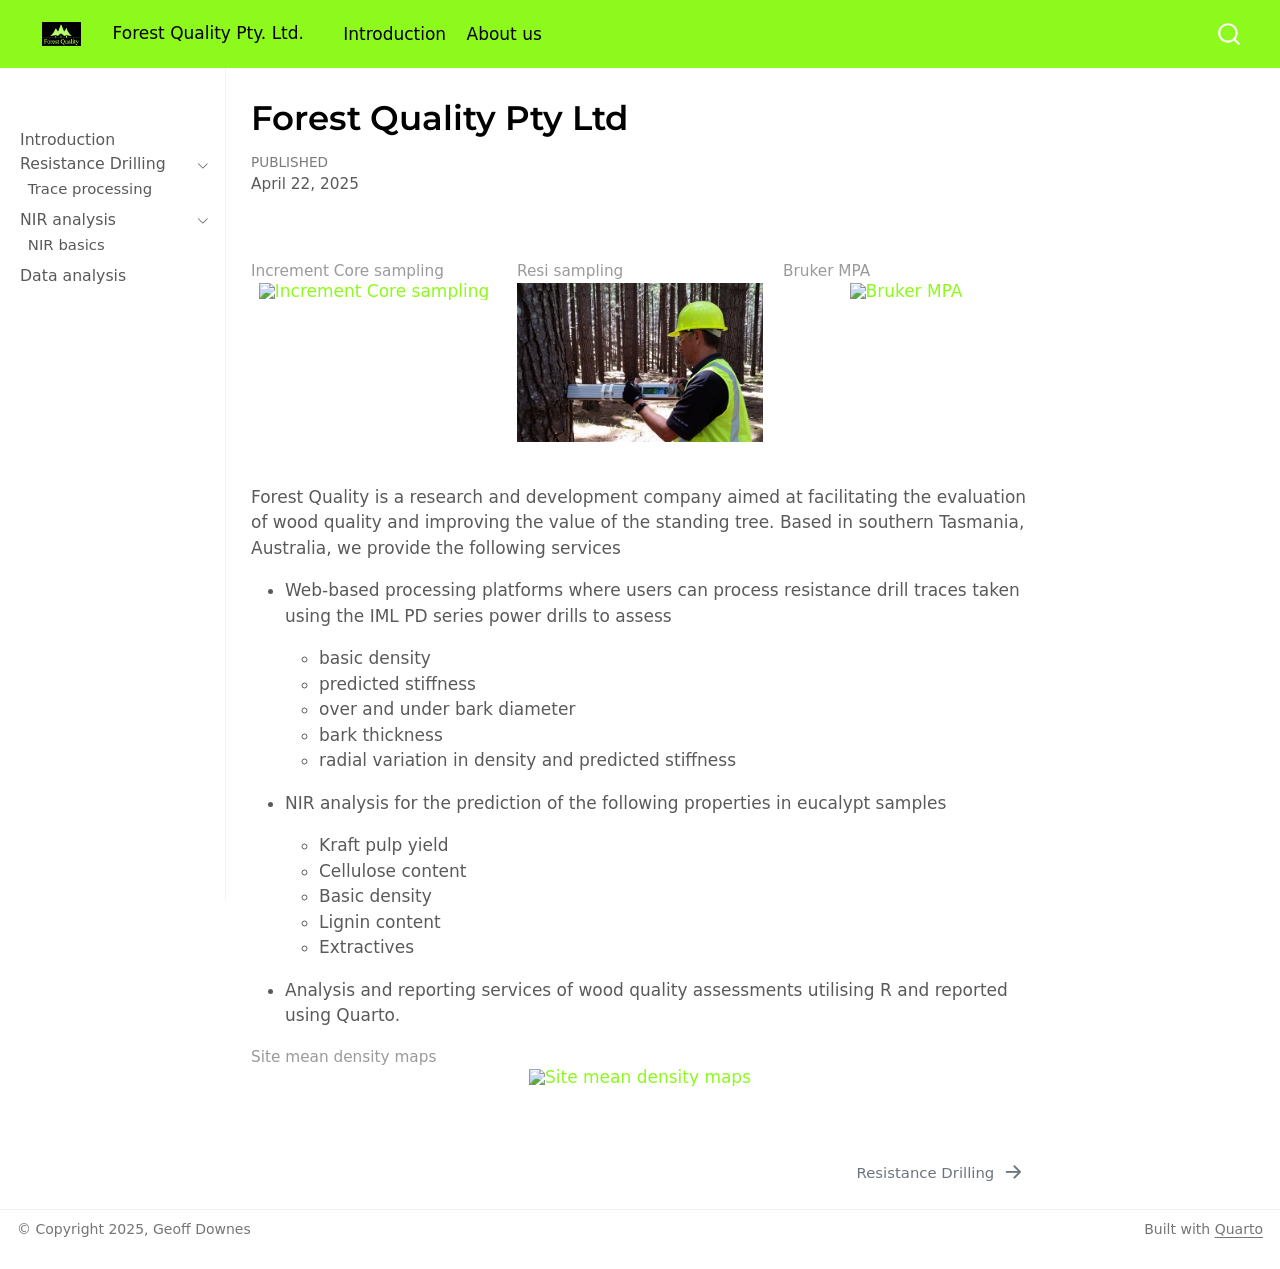
==== commit 547635a6: "Update images" ====
--- a/docs/index.html
+++ b/docs/index.html
@@ -723,7 +723,7 @@
 </div>
   </div>
 </footer>
-<script>var lightboxQuarto = GLightbox({"openEffect":"zoom","selector":".lightbox","descPosition":"bottom","closeEffect":"zoom","loop":false});
+<script>var lightboxQuarto = GLightbox({"loop":false,"closeEffect":"zoom","selector":".lightbox","openEffect":"zoom","descPosition":"bottom"});
 (function() {
   let previousOnload = window.onload;
   window.onload = () => {
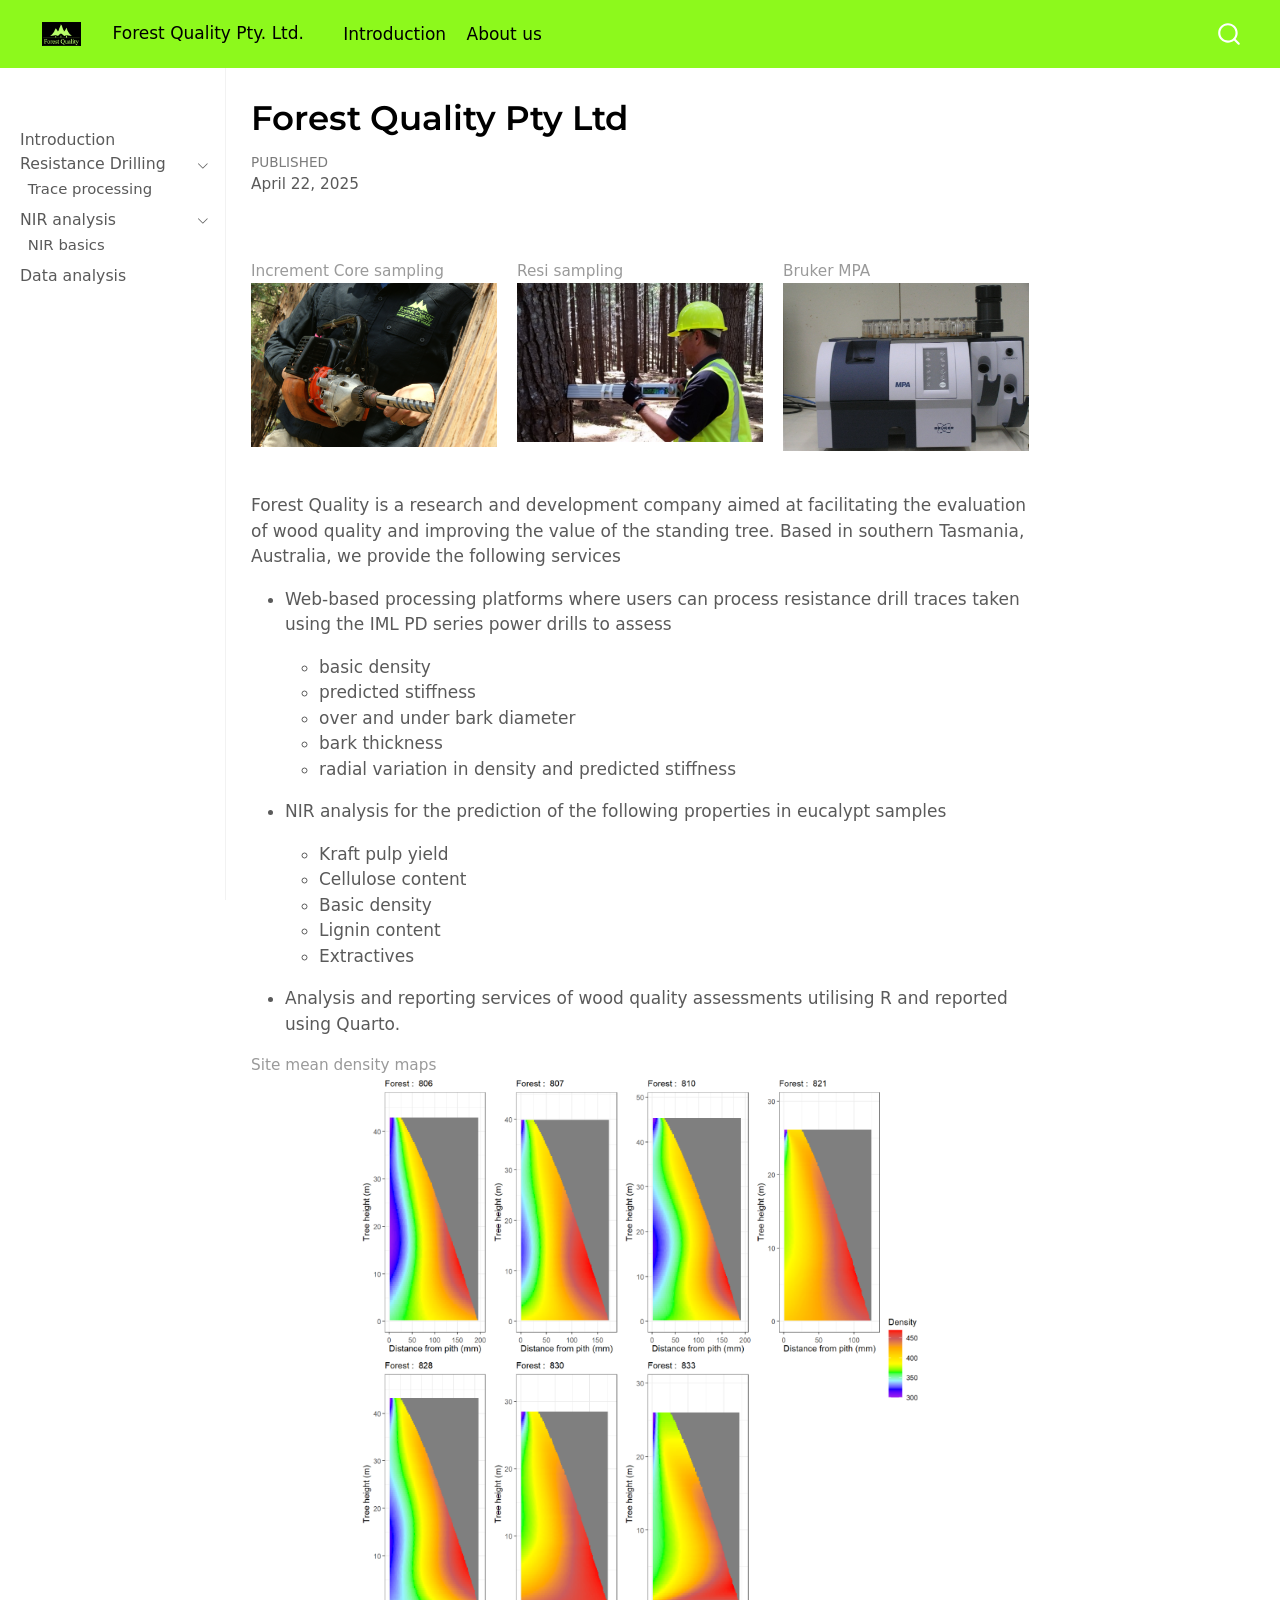
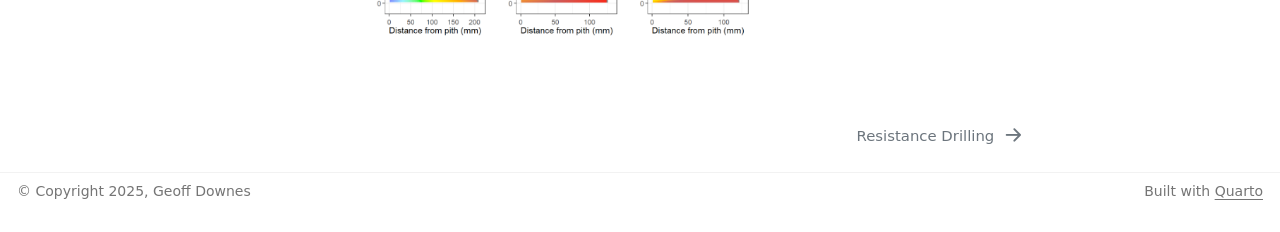
==== commit e57245ea: "Images folder need to be in docs folder" ====
--- a/docs/index.html
+++ b/docs/index.html
@@ -723,7 +723,7 @@
 </div>
   </div>
 </footer>
-<script>var lightboxQuarto = GLightbox({"loop":false,"closeEffect":"zoom","selector":".lightbox","openEffect":"zoom","descPosition":"bottom"});
+<script>var lightboxQuarto = GLightbox({"closeEffect":"zoom","selector":".lightbox","descPosition":"bottom","loop":false,"openEffect":"zoom"});
 (function() {
   let previousOnload = window.onload;
   window.onload = () => {
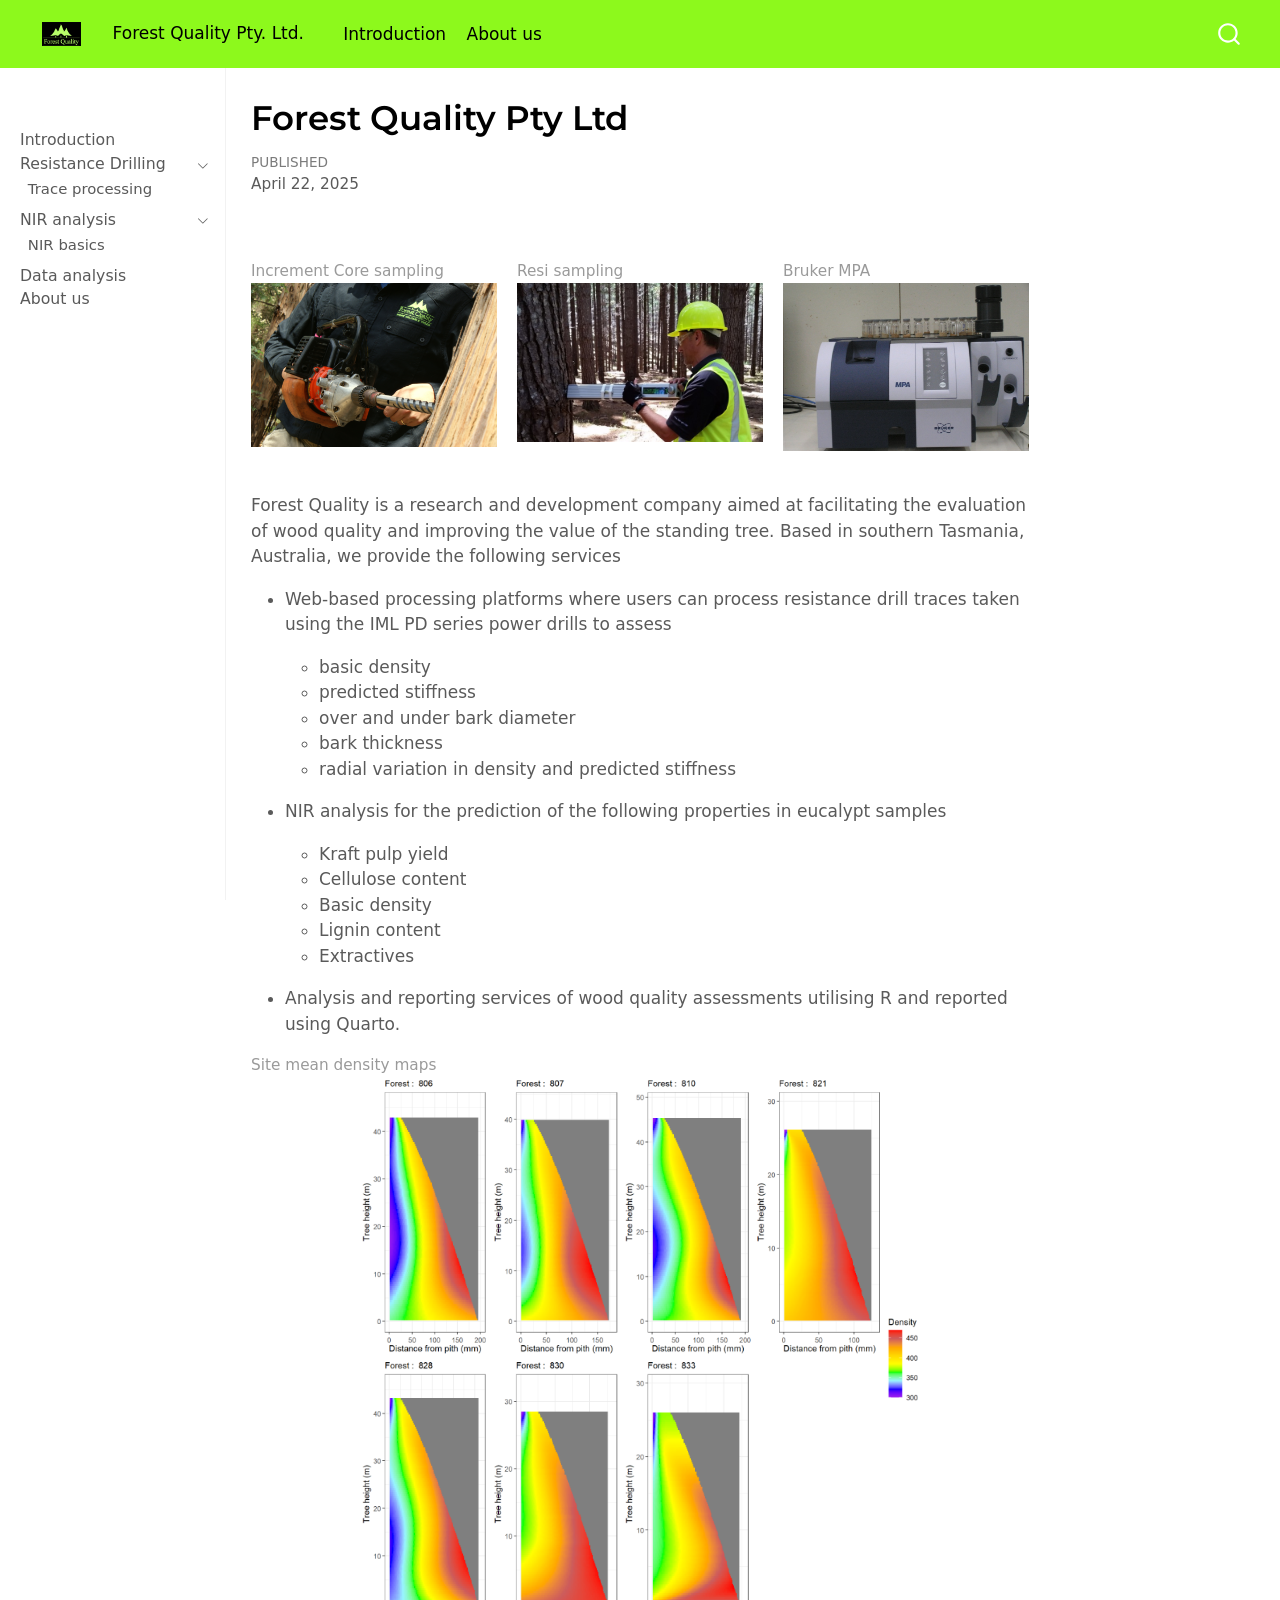
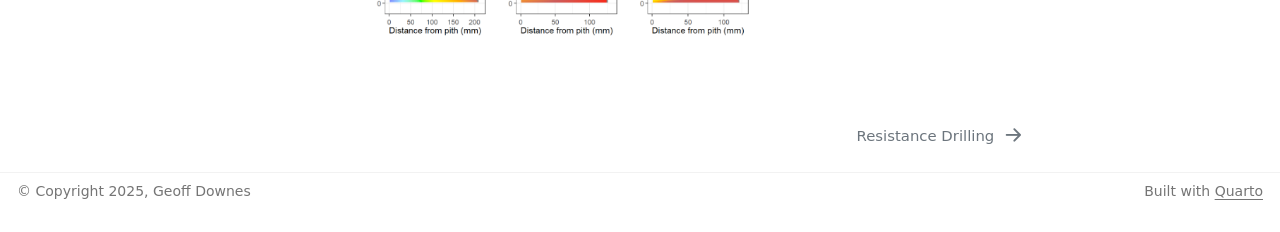
==== commit 99796d46: "Modified About us page" ====
--- a/docs/index.html
+++ b/docs/index.html
@@ -176,6 +176,12 @@
   <div class="sidebar-item-container"> 
   <a href="./Data-Analysis.html" class="sidebar-item-text sidebar-link">
  <span class="menu-text">Data analysis</span></a>
+  </div>
+</li>
+        <li class="sidebar-item">
+  <div class="sidebar-item-container"> 
+  <a href="./About.html" class="sidebar-item-text sidebar-link">
+ <span class="menu-text">About us</span></a>
   </div>
 </li>
     </ul>
@@ -723,7 +729,7 @@
 </div>
   </div>
 </footer>
-<script>var lightboxQuarto = GLightbox({"closeEffect":"zoom","selector":".lightbox","descPosition":"bottom","loop":false,"openEffect":"zoom"});
+<script>var lightboxQuarto = GLightbox({"loop":false,"selector":".lightbox","openEffect":"zoom","closeEffect":"zoom","descPosition":"bottom"});
 (function() {
   let previousOnload = window.onload;
   window.onload = () => {
